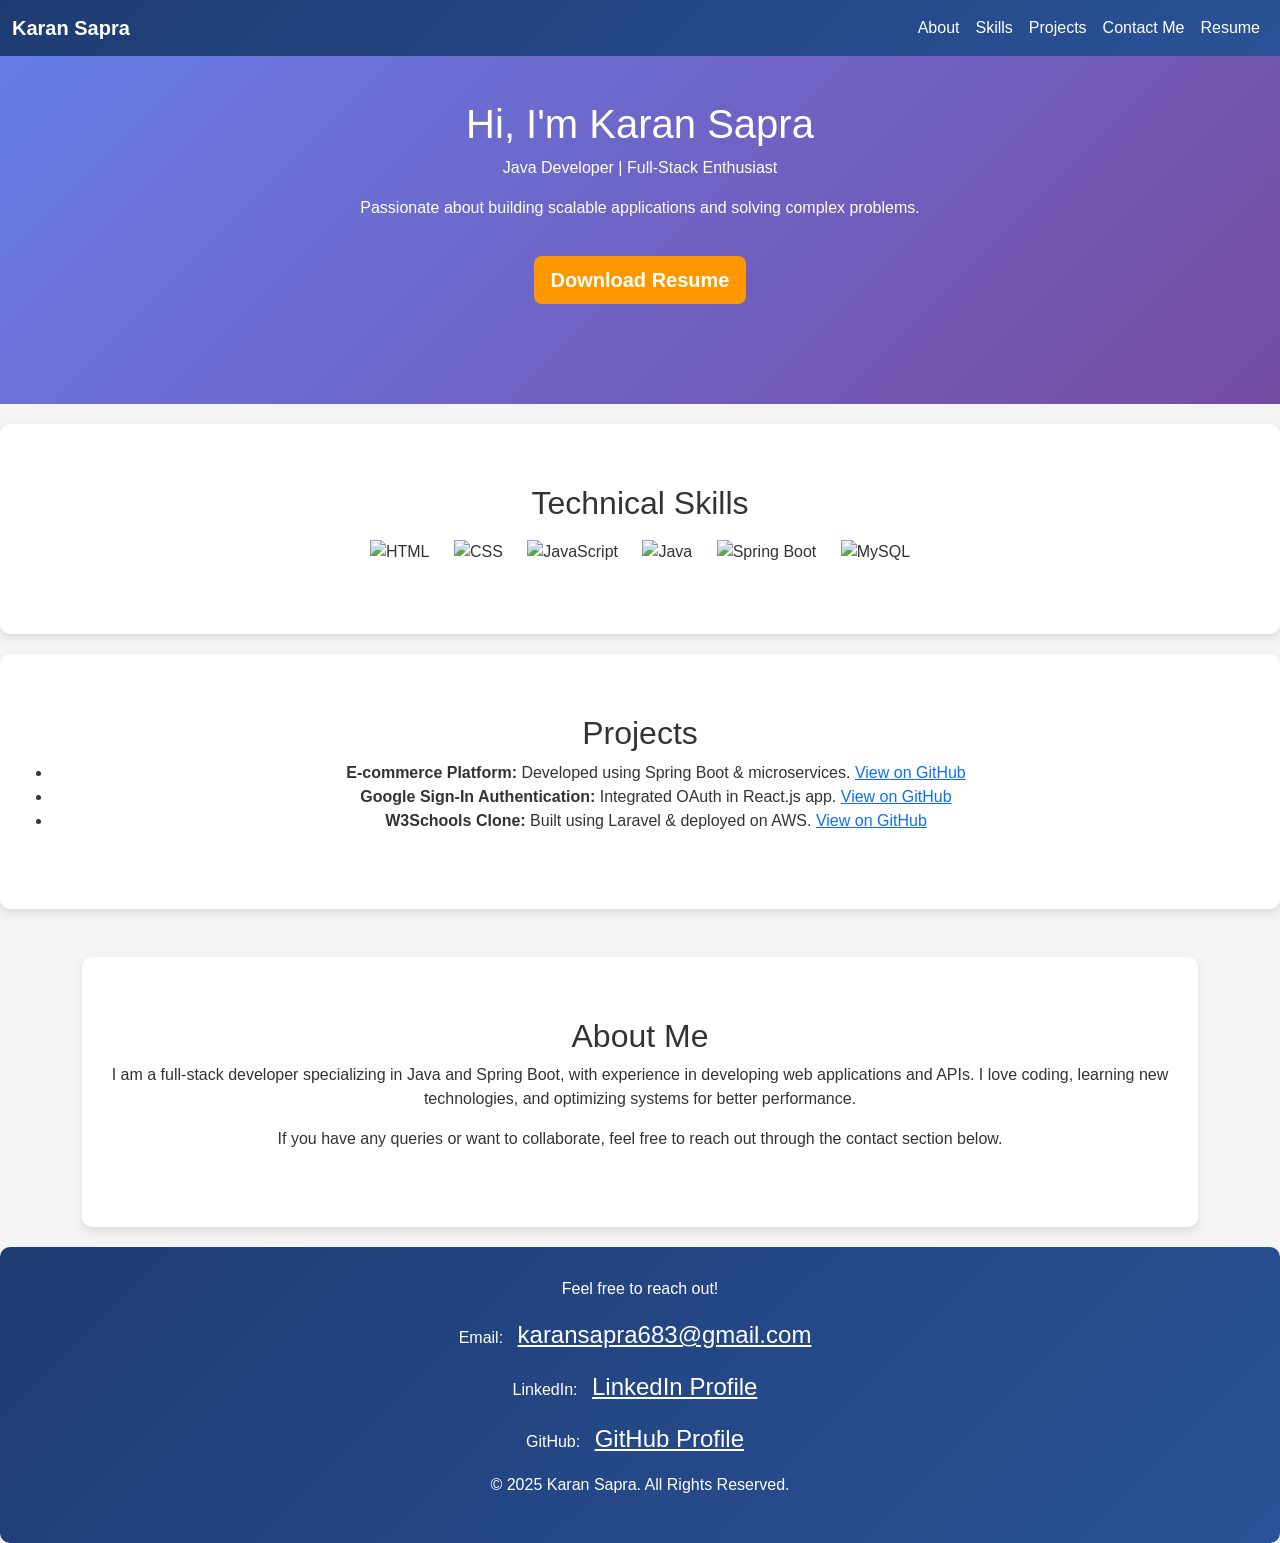
==== index.html @ d03864ff "Update index.html" ====
<!DOCTYPE html>
<html lang="en">
<head>
    <meta charset="UTF-8">
    <meta name="viewport" content="width=device-width, initial-scale=1.0">
    <title>Document</title>
</head>
<link href="https://cdn.jsdelivr.net/npm/bootstrap@5.3.0/dist/css/bootstrap.min.css" rel="stylesheet">
<link rel="stylesheet" href="./style.css">  
   
<body>
    <div id="header"></div>
    
    <div class="hero">
        <h1>Hi, I'm Karan Sapra</h1>
        <p>Java Developer | Full-Stack Enthusiast</p>
        <p>Passionate about building scalable applications and solving complex problems.</p>
        <a href="/karan-sapra.pdf" download class="btn btn-lg">Download Resume</a>
    </div>
    <div id="skills"></div>
    <div id="projects"></div>
    <div id="about"></div>
    <div id="footer"></div>
    <script>
       
        function loadComponent(id, file) {
            fetch(file)
                .then(response => response.text())
                .then(data => document.getElementById(id).innerHTML = data);
        }
    
        // Load Header and Footer
        loadComponent("header", "header.html");
        loadComponent("footer", "footer.html");
        loadComponent("skills","skills.html")
        loadComponent("projects","projects.html")
        loadComponent("about","about.html")
        
    </script>
    </body>
    </html>
---- style.css ----
body {
            font-family: 'Poppins', sans-serif;
            background-color: #f4f4f4;
            color: #333;
        }
        .navbar {
            background: linear-gradient(135deg, #1e3c72, #2a5298);
        }
        .navbar-dark .navbar-nav .nav-link {
            color: #fff;
            font-weight: 500;
        }
        .navbar-dark .navbar-brand {
            font-weight: bold;
            color: #fff;
        }
        .hero {
            background: linear-gradient(135deg, #667eea, #764ba2);
            color: white;
            text-align: center;
            padding: 100px 20px;
        }
        .hero .btn {
            margin-top: 20px;
            background-color: #ff9800;
            color: white;
            font-weight: bold;
        }
        section {
            padding: 60px 20px;
            background: #ffffff;
            margin: 20px 0;
            border-radius: 10px;
            box-shadow: 0 4px 8px rgba(0, 0, 0, 0.1);
            text-align: center;
        }
        .footer {
            background: linear-gradient(135deg, #1e3c72, #2a5298);
            color: white;
            text-align: center;
            padding: 30px 20px;
            margin-top: 20px;
            border-radius: 10px;
        }
        .footer a {
            color: white;
            margin: 0 10px;
            font-size: 24px;
        }
        .footer a:hover {
            color: #ff9800;
        }
        .tech-logos img {
            width: 80px;
            margin: 10px;
        }
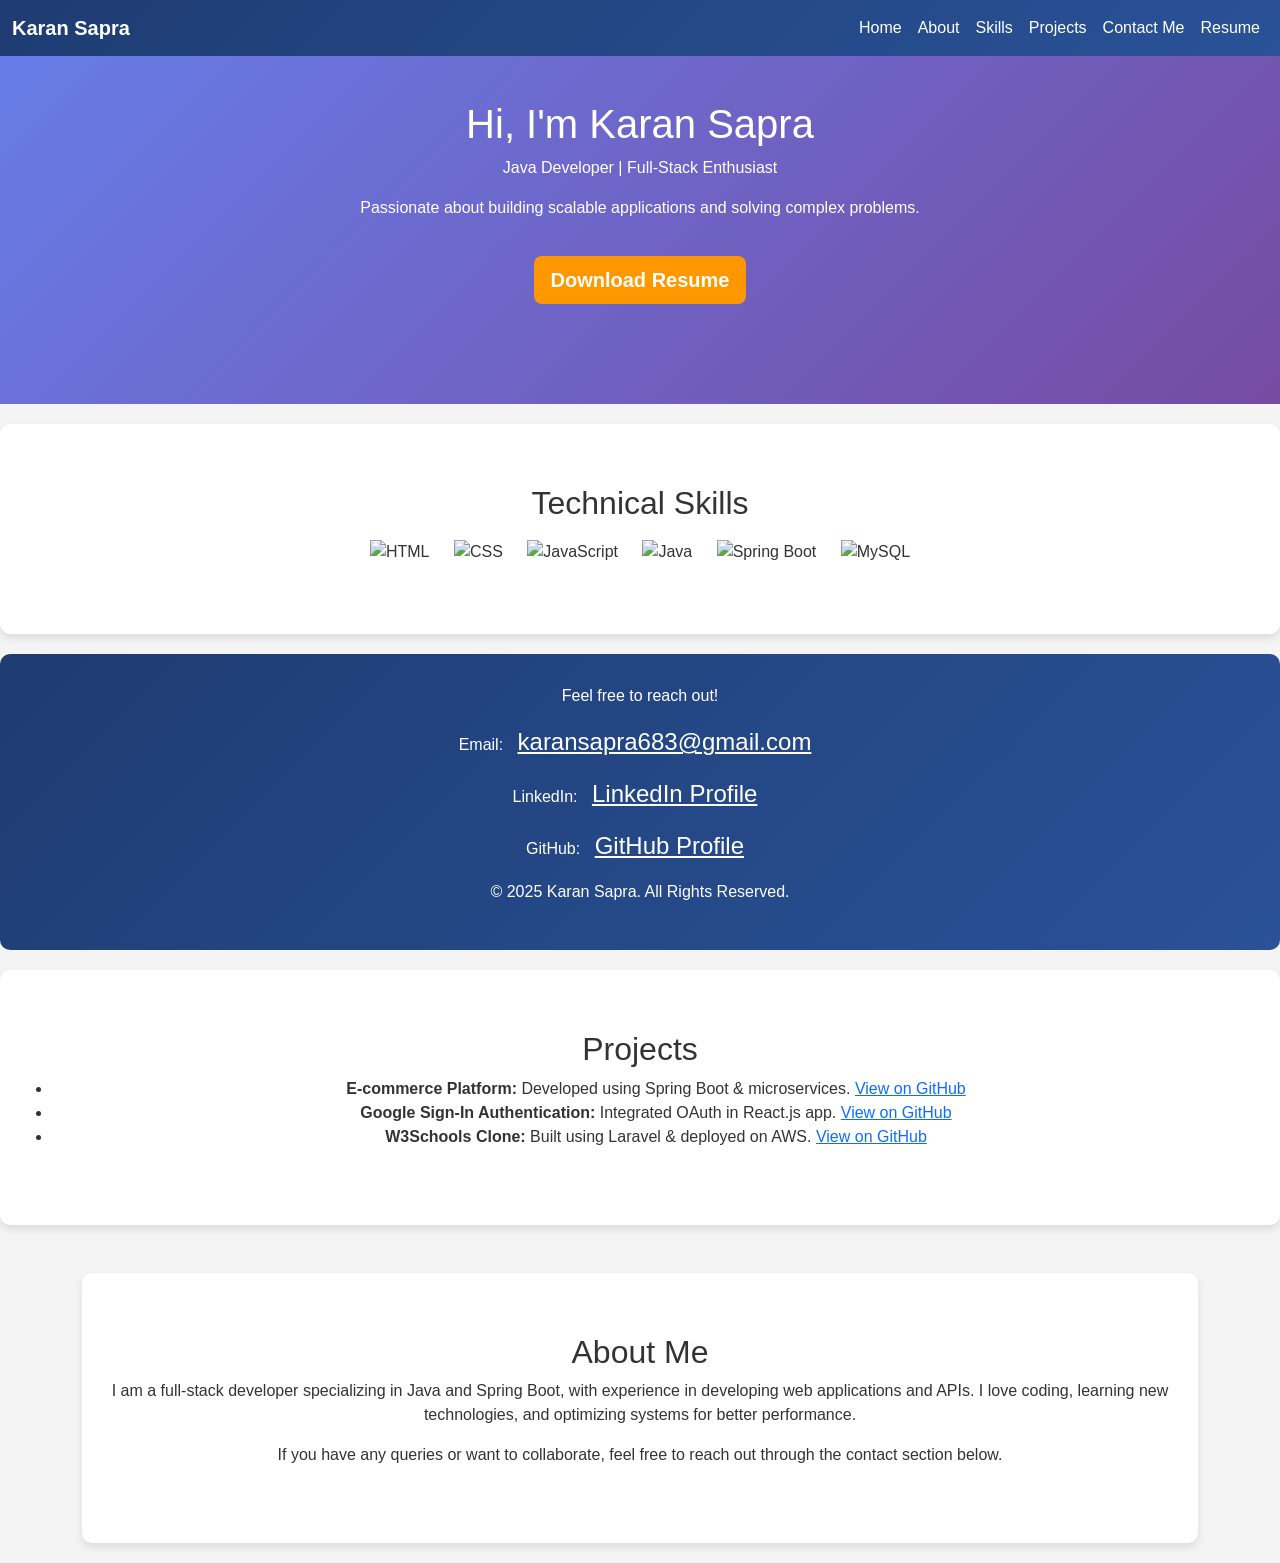
==== commit 21d7b33f: "fixed" ====
--- a/index.html
+++ b/index.html
@@ -3,7 +3,7 @@
 <head>
     <meta charset="UTF-8">
     <meta name="viewport" content="width=device-width, initial-scale=1.0">
-    <title>Document</title>
+    <title>Portfolio</title>
 </head>
 <link href="https://cdn.jsdelivr.net/npm/bootstrap@5.3.0/dist/css/bootstrap.min.css" rel="stylesheet">
 <link rel="stylesheet" href="./style.css">  
@@ -15,7 +15,7 @@
         <h1>Hi, I'm Karan Sapra</h1>
         <p>Java Developer | Full-Stack Enthusiast</p>
         <p>Passionate about building scalable applications and solving complex problems.</p>
-        <a href="/karan-sapra.pdf" download class="btn btn-lg">Download Resume</a>
+        <a href="./karan-sapra.pdf" download class="btn btn-lg">Download Resume</a>
     </div>
     <div id="skills"></div>
     <div id="projects"></div>
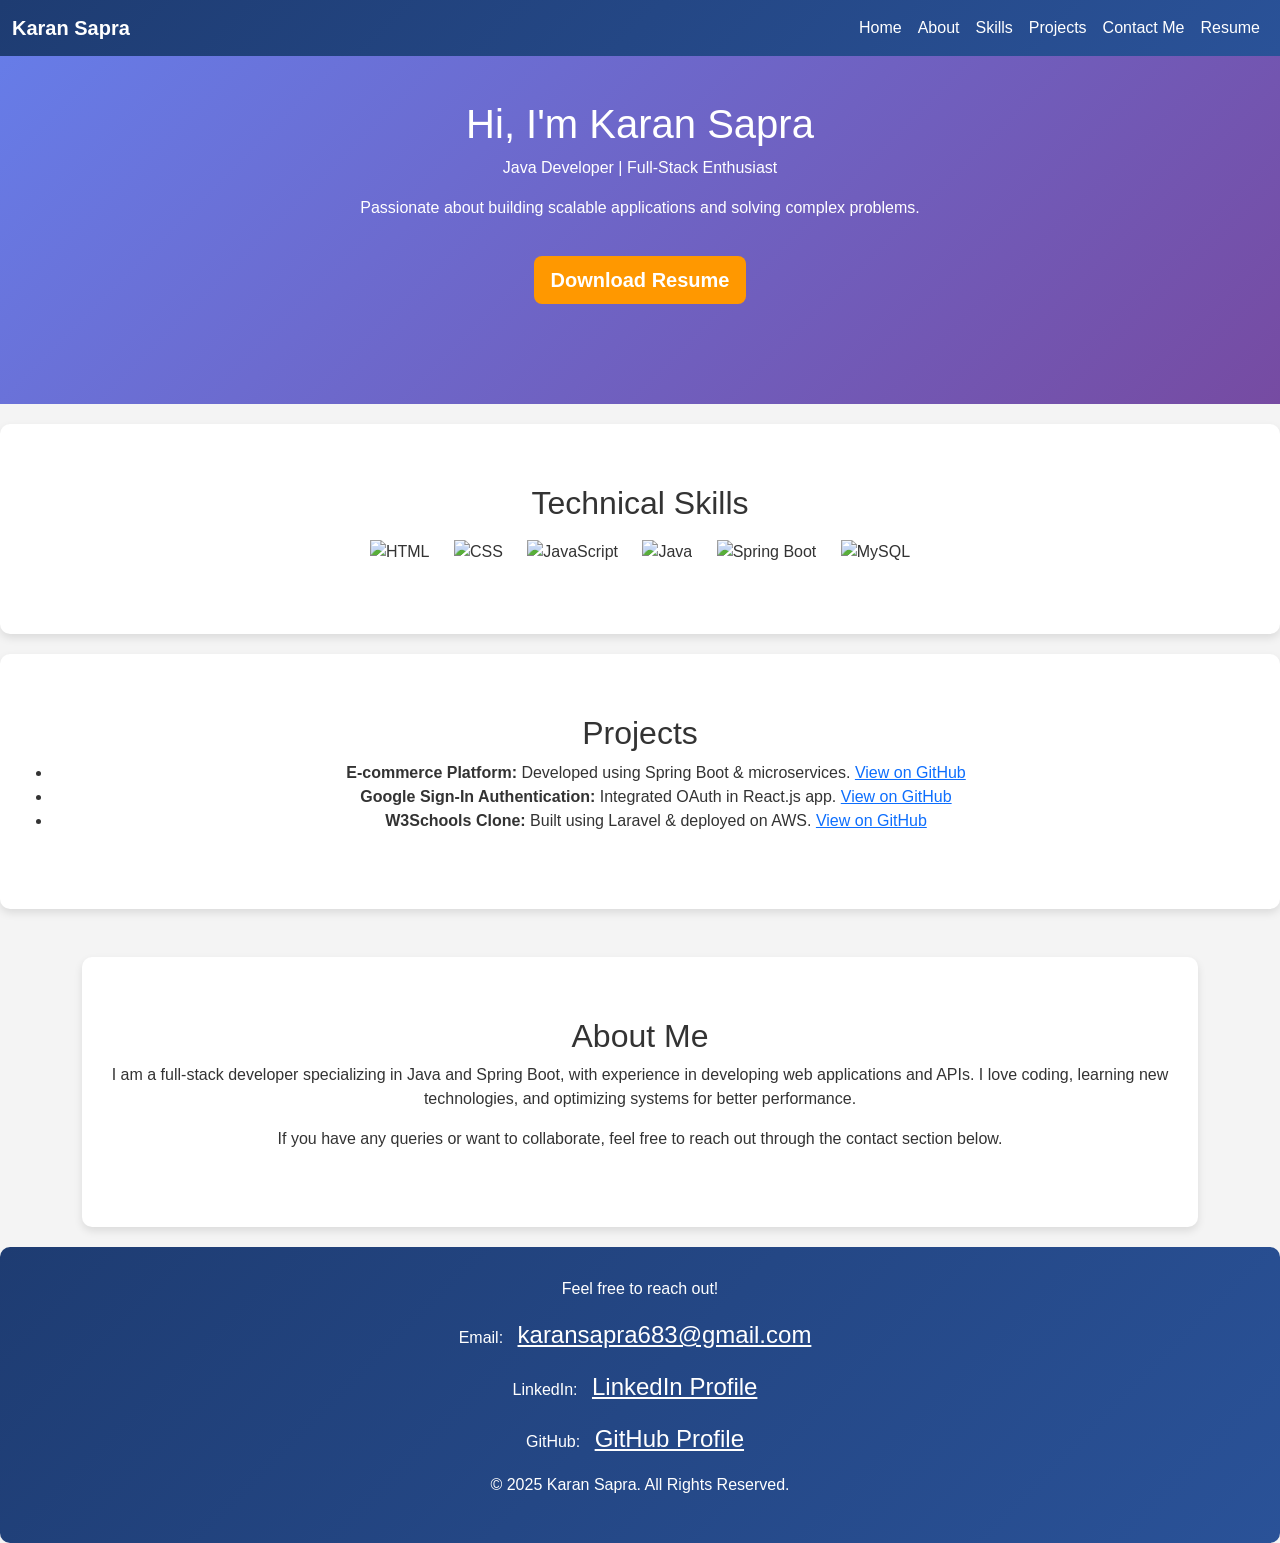
==== commit 0147c7df: "changed all" ====
--- a/index.html
+++ b/index.html
@@ -5,9 +5,7 @@
     <meta name="viewport" content="width=device-width, initial-scale=1.0">
     <title>Portfolio</title>
 </head>
-<link href="https://cdn.jsdelivr.net/npm/bootstrap@5.3.0/dist/css/bootstrap.min.css" rel="stylesheet">
-<link rel="stylesheet" href="./style.css">  
-   
+
 <body>
     <div id="header"></div>
     
@@ -37,5 +35,6 @@
         loadComponent("about","about.html")
         
     </script>
+    <script src="https://cdn.jsdelivr.net/npm/bootstrap@5.3.0/dist/js/bootstrap.bundle.min.js"></script>
     </body>
     </html>
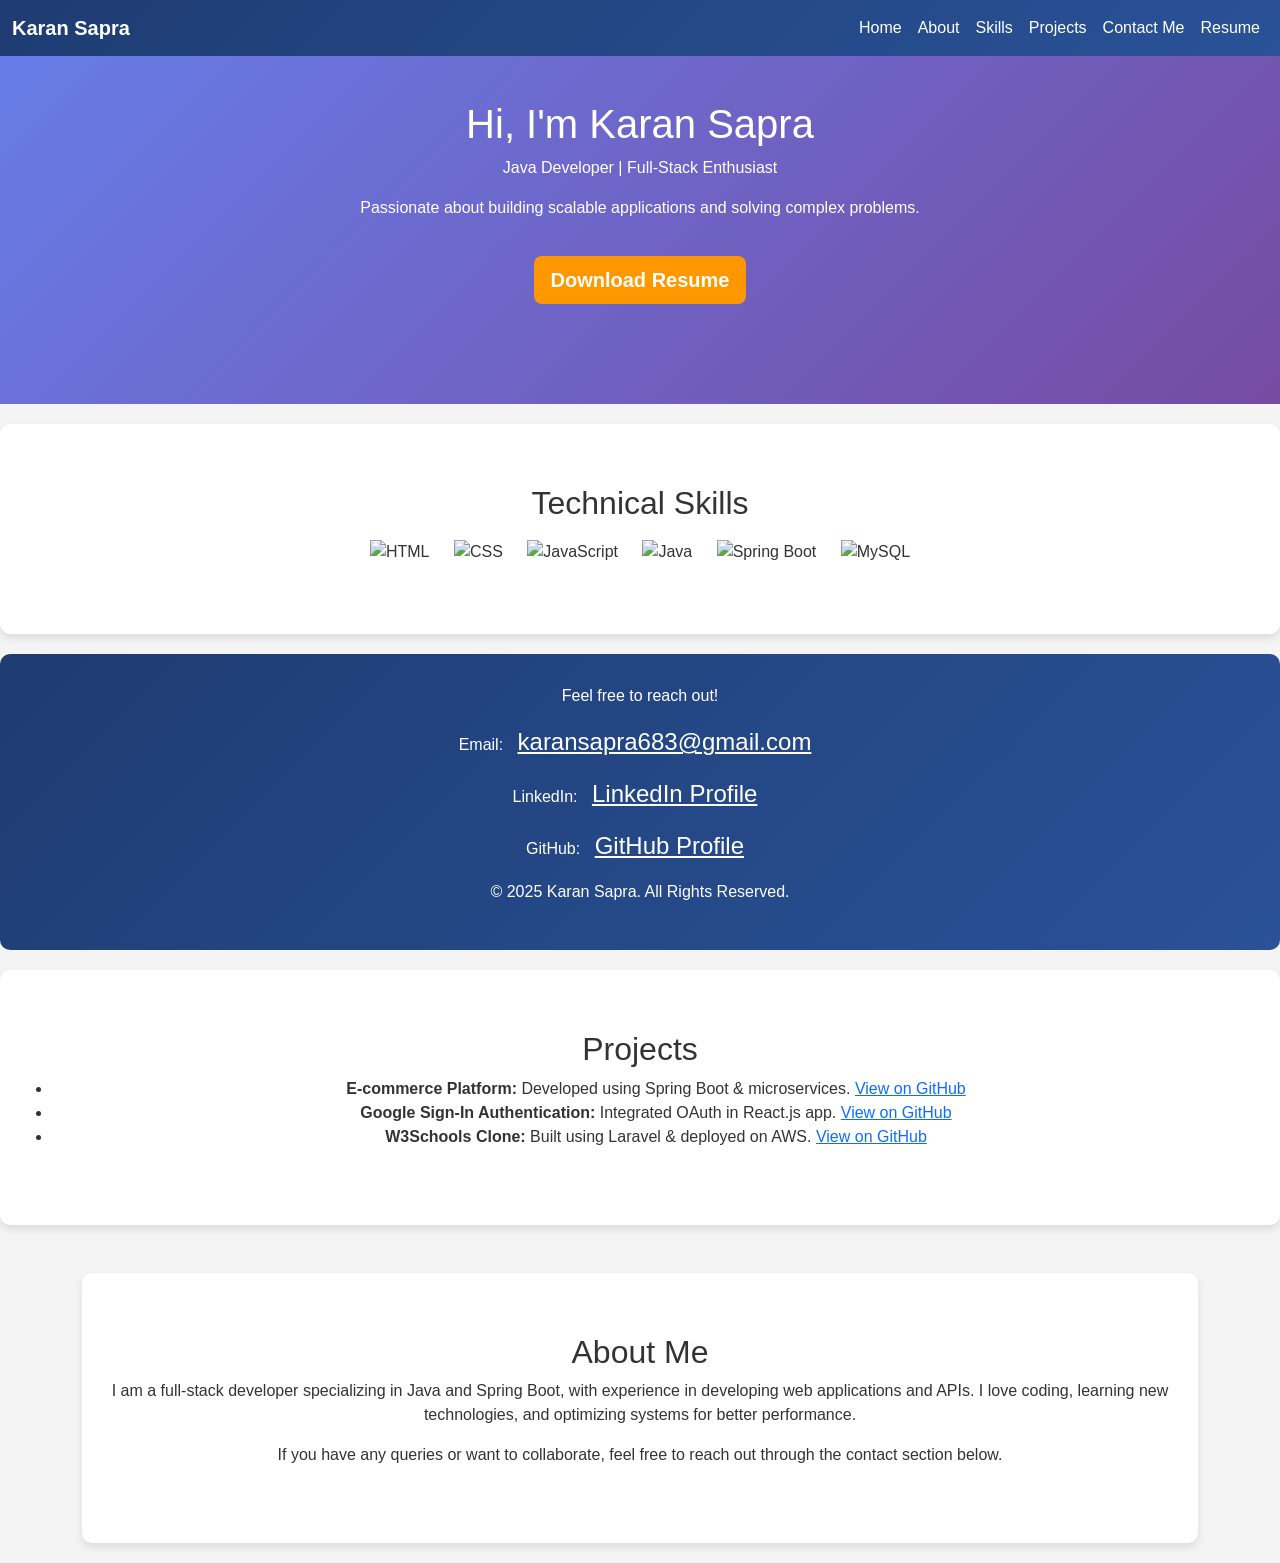
==== commit a8e5522a: "resume download button and contact no updated" ====
--- a/index.html
+++ b/index.html
@@ -13,7 +13,7 @@
         <h1>Hi, I'm Karan Sapra</h1>
         <p>Java Developer | Full-Stack Enthusiast</p>
         <p>Passionate about building scalable applications and solving complex problems.</p>
-        <a href="./karan-sapra.pdf" download class="btn btn-lg">Download Resume</a>
+        <a href="./my-portfolio/KARAN-SAPRA.pdf" download class="btn btn-lg">Download Resume</a>
     </div>
     <div id="skills"></div>
     <div id="projects"></div>
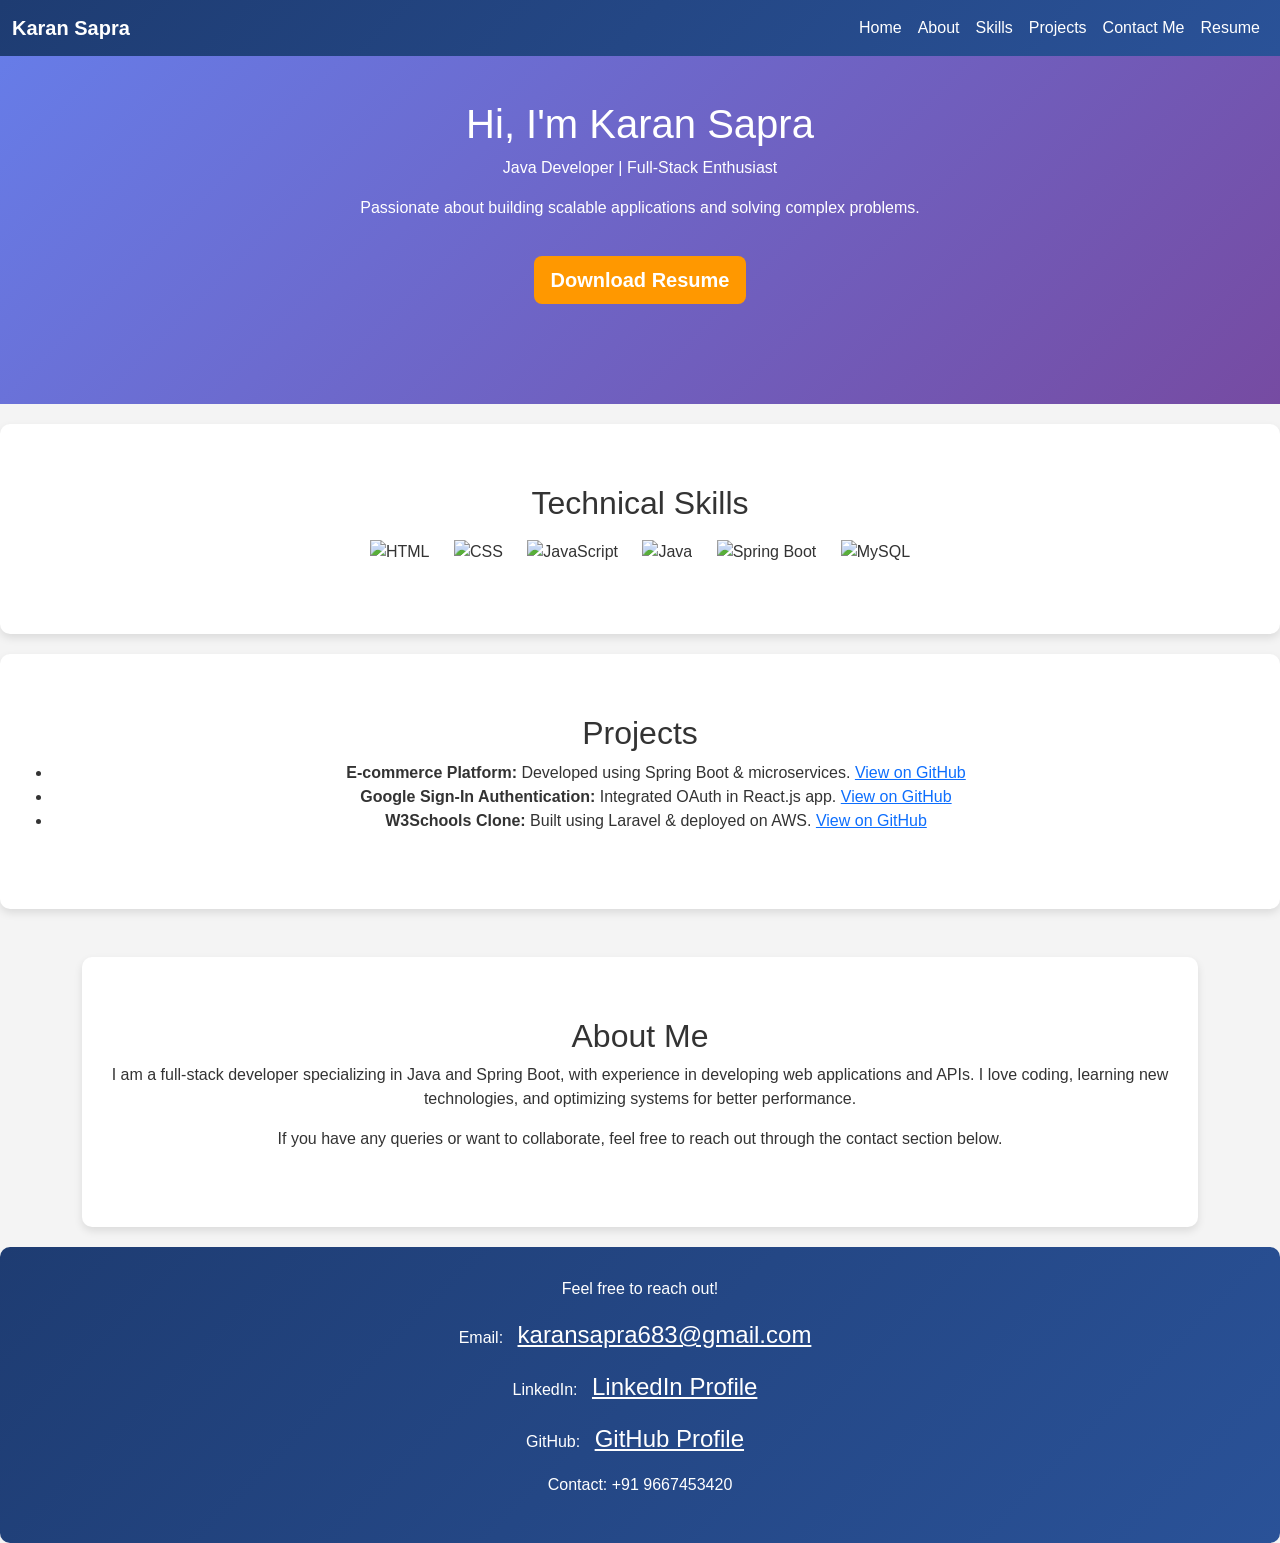
==== commit 5c7ce13d: "resume download button and contact no updated" ====
--- a/index.html
+++ b/index.html
@@ -13,7 +13,7 @@
         <h1>Hi, I'm Karan Sapra</h1>
         <p>Java Developer | Full-Stack Enthusiast</p>
         <p>Passionate about building scalable applications and solving complex problems.</p>
-        <a href="./my-portfolio/KARAN-SAPRA.pdf" download class="btn btn-lg">Download Resume</a>
+        <a  href="/my-portfolio/KARAN-SAPRA.pdf" download class="btn btn-lg">Download Resume</a>
     </div>
     <div id="skills"></div>
     <div id="projects"></div>
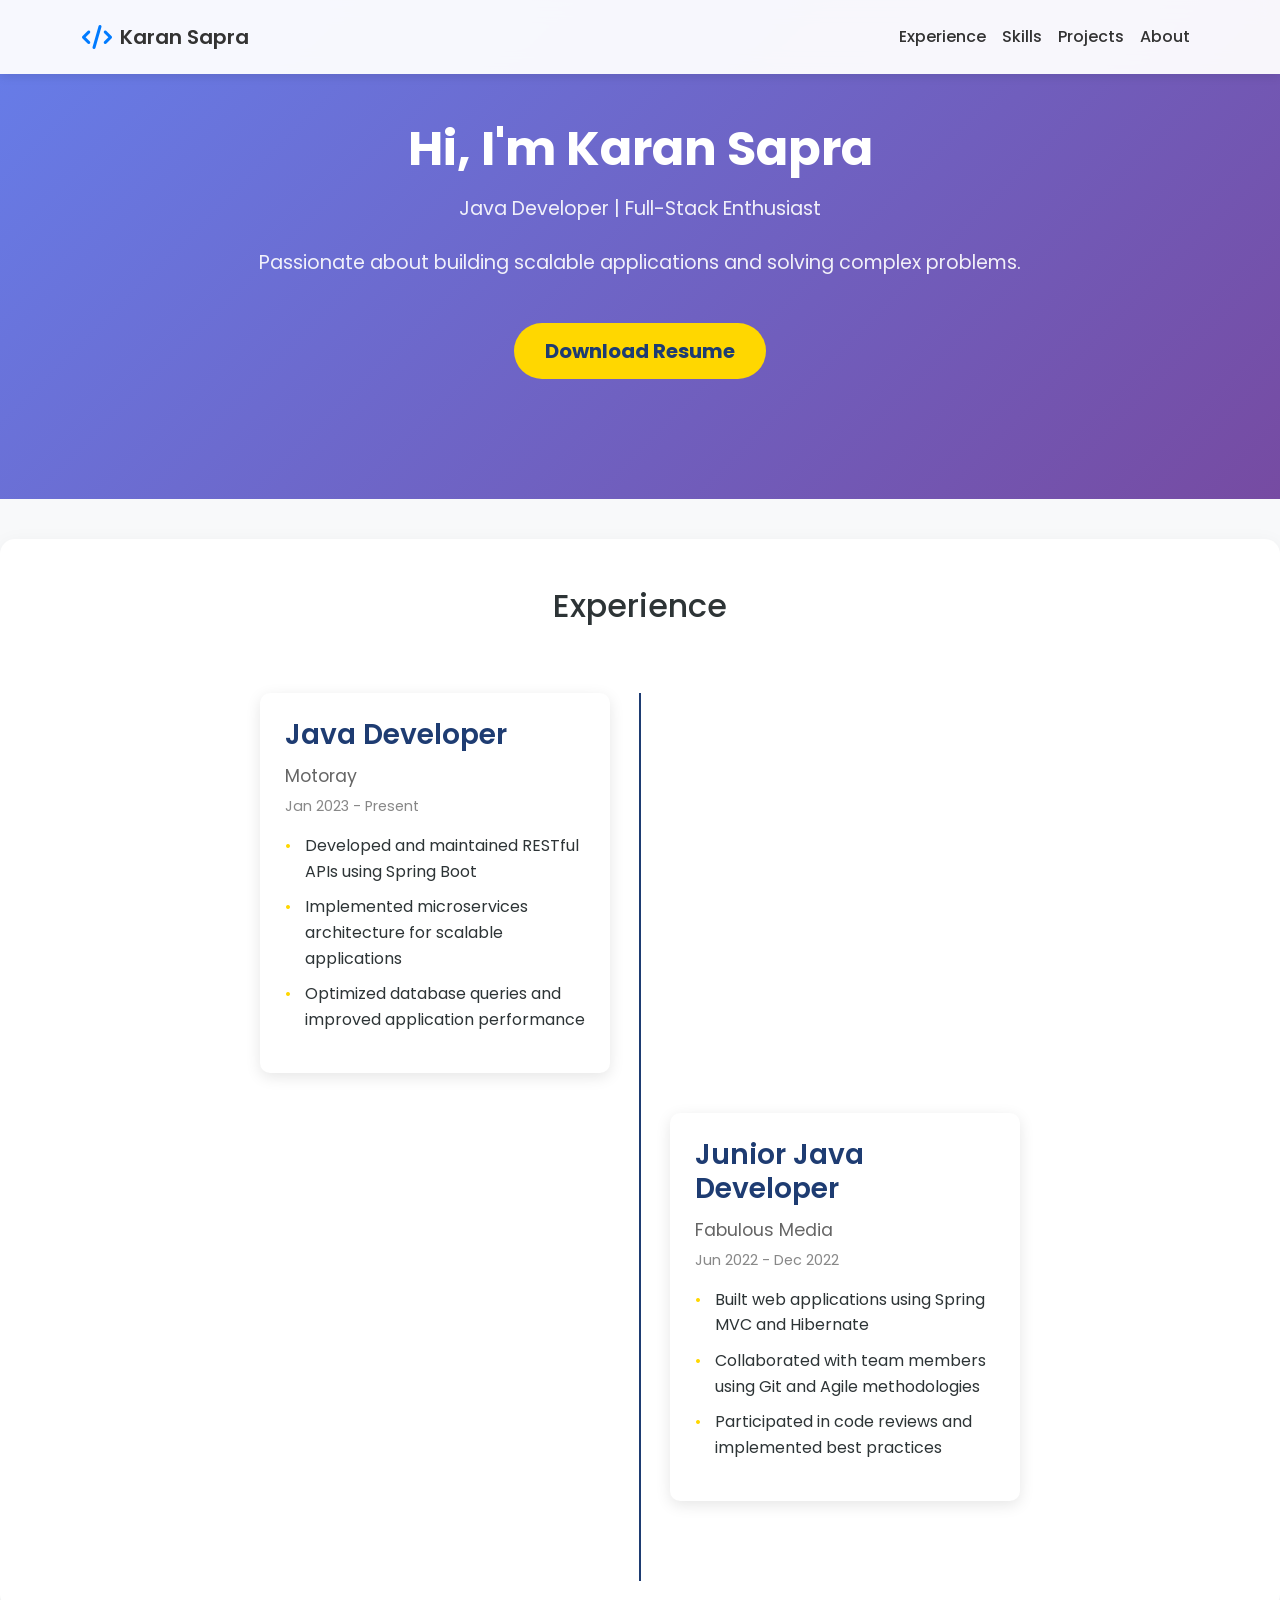
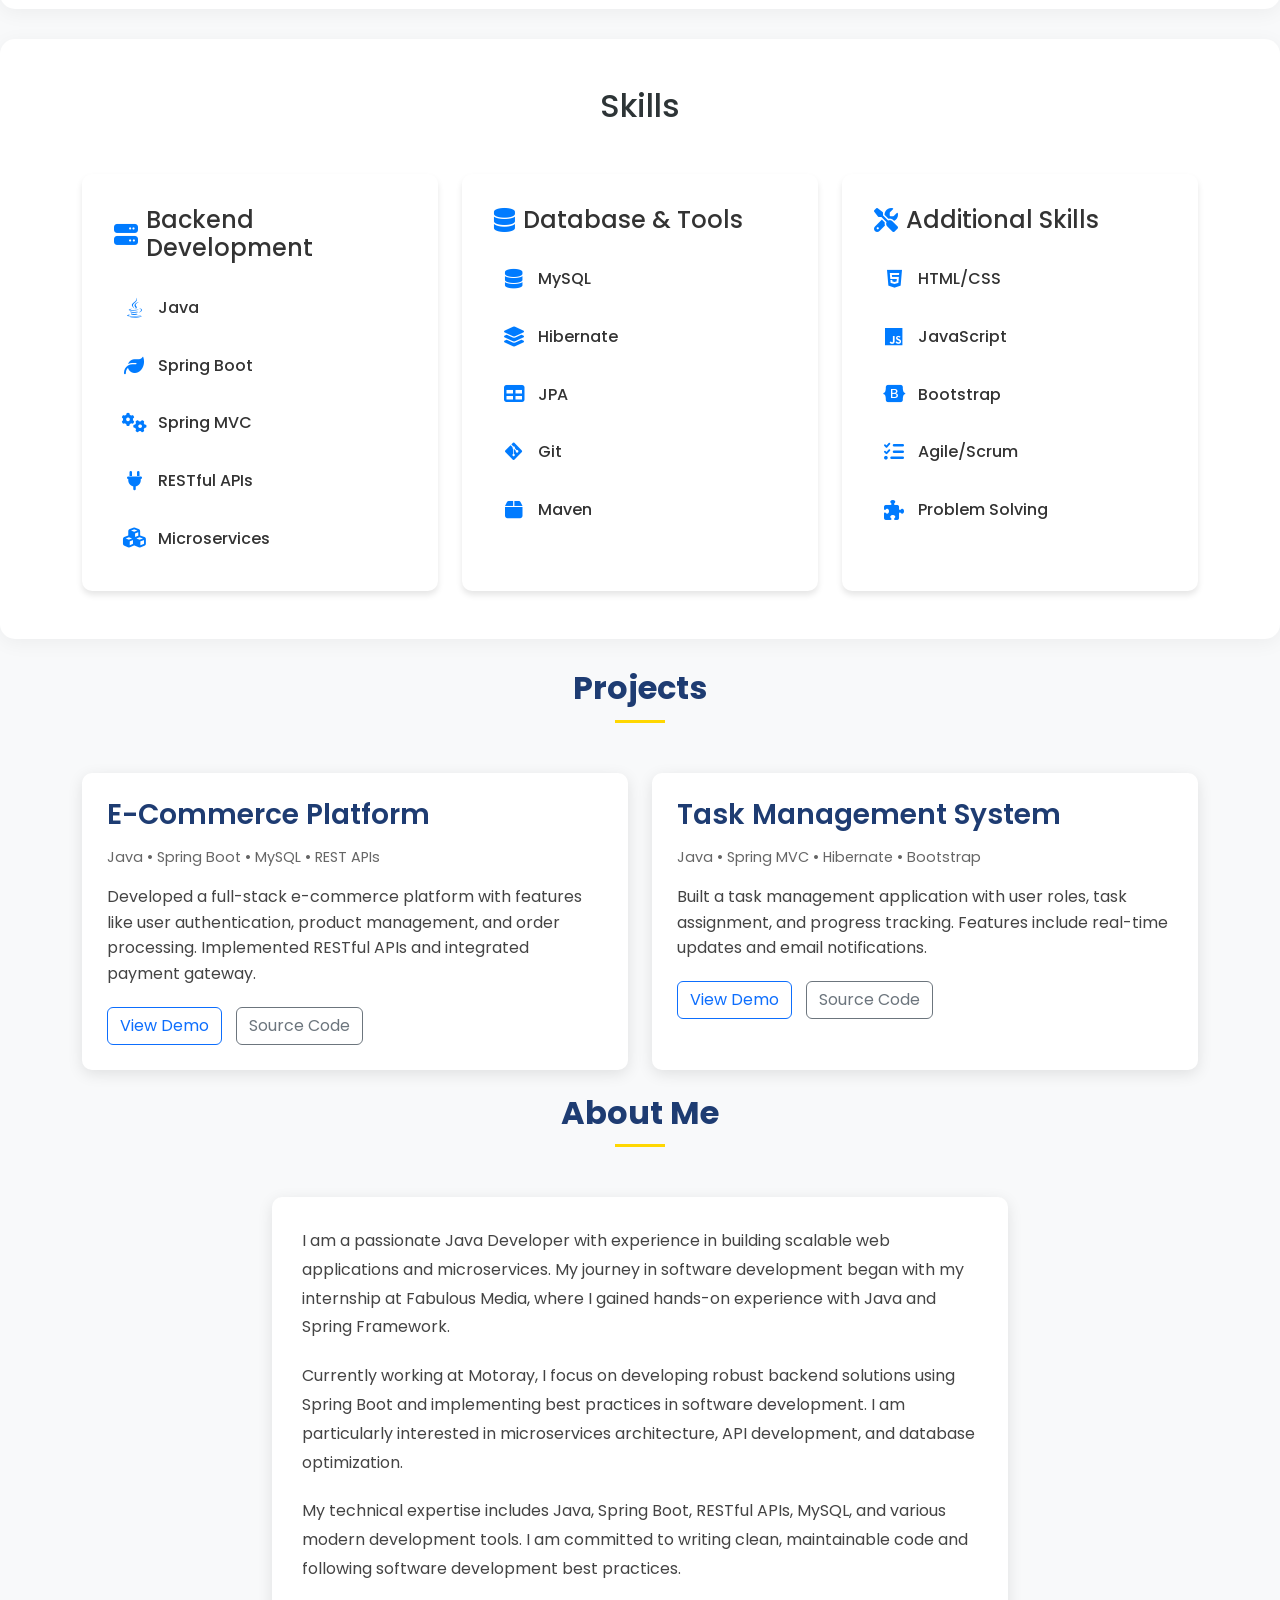
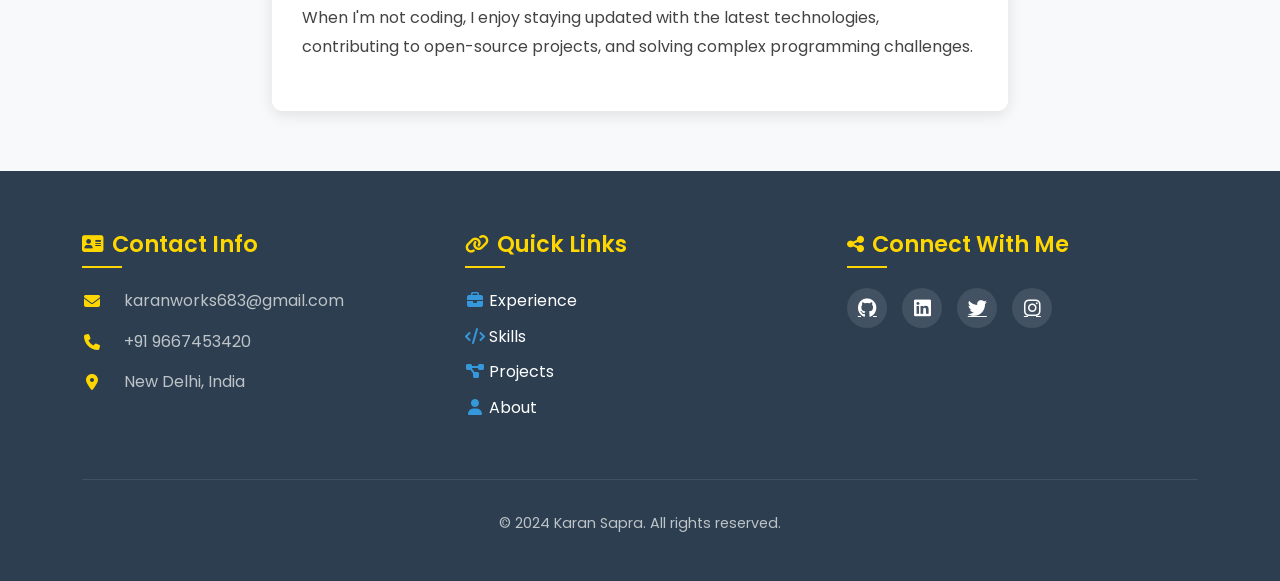
==== commit 40957e27: "first commit" ====
--- a/index.html
+++ b/index.html
@@ -3,7 +3,13 @@
 <head>
     <meta charset="UTF-8">
     <meta name="viewport" content="width=device-width, initial-scale=1.0">
-    <title>Portfolio</title>
+    <meta name="description" content="Karan Sapra - Java Developer and Full-Stack Enthusiast Portfolio">
+    <meta name="keywords" content="Java Developer, Full Stack, Web Development, Software Engineer">
+    <title>Karan Sapra - Portfolio</title>
+    <link href="https://cdn.jsdelivr.net/npm/bootstrap@5.3.0/dist/css/bootstrap.min.css" rel="stylesheet">
+    <link href="https://fonts.googleapis.com/css2?family=Poppins:wght@300;400;500;600;700&display=swap" rel="stylesheet">
+    <link rel="stylesheet" href="https://cdnjs.cloudflare.com/ajax/libs/font-awesome/6.0.0/css/all.min.css">
+    <link rel="stylesheet" href="style.css">
 </head>
 
 <body>
@@ -13,28 +19,73 @@
         <h1>Hi, I'm Karan Sapra</h1>
         <p>Java Developer | Full-Stack Enthusiast</p>
         <p>Passionate about building scalable applications and solving complex problems.</p>
-        <a  href="/my-portfolio/KARAN-SAPRA.pdf" download class="btn btn-lg">Download Resume</a>
+        <a href="/my-portfolio/KARAN-SAPRA.pdf" download="KARAN-SAPRA.pdf" class="btn btn-lg">Download Resume</a>
     </div>
+
+    <div id="experience"></div>
     <div id="skills"></div>
     <div id="projects"></div>
     <div id="about"></div>
     <div id="footer"></div>
+    
+    <!-- Scroll to top button -->
+    <div class="scroll-top">
+        <i class="fas fa-arrow-up"></i>
+    </div>
+
     <script>
-       
         function loadComponent(id, file) {
             fetch(file)
                 .then(response => response.text())
                 .then(data => document.getElementById(id).innerHTML = data);
         }
     
-        // Load Header and Footer
+        // Load all components
         loadComponent("header", "header.html");
         loadComponent("footer", "footer.html");
-        loadComponent("skills","skills.html")
-        loadComponent("projects","projects.html")
-        loadComponent("about","about.html")
+        loadComponent("experience", "experience.html");
+        loadComponent("skills", "skills.html");
+        loadComponent("projects", "projects.html");
+        loadComponent("about", "about.html");
         
+        // Scroll to top functionality
+        document.addEventListener('DOMContentLoaded', function() {
+            const scrollTopBtn = document.querySelector('.scroll-top');
+            
+            window.addEventListener('scroll', function() {
+                if (window.pageYOffset > 300) {
+                    scrollTopBtn.classList.add('visible');
+                } else {
+                    scrollTopBtn.classList.remove('visible');
+                }
+            });
+            
+            scrollTopBtn.addEventListener('click', function() {
+                window.scrollTo({
+                    top: 0,
+                    behavior: 'smooth'
+                });
+            });
+            
+            // Add animation to project cards
+            const projectCards = document.querySelectorAll('.project-card');
+            
+            const observer = new IntersectionObserver((entries) => {
+                entries.forEach(entry => {
+                    if (entry.isIntersecting) {
+                        entry.target.style.opacity = '1';
+                        entry.target.style.transform = 'translateY(0)';
+                    }
+                });
+            }, { threshold: 0.1 });
+            
+            projectCards.forEach(card => {
+                card.style.opacity = '0';
+                card.style.transform = 'translateY(20px)';
+                observer.observe(card);
+            });
+        });
     </script>
     <script src="https://cdn.jsdelivr.net/npm/bootstrap@5.3.0/dist/js/bootstrap.bundle.min.js"></script>
-    </body>
-    </html>
+</body>
+</html>
--- a/style.css
+++ b/style.css
@@ -0,0 +1,795 @@
+body {
+    font-family: 'Poppins', sans-serif;
+    background-color: #f8f9fa;
+    color: #2d3436;
+    line-height: 1.6;
+}
+
+.navbar {
+    background: rgba(255, 255, 255, 0.95);
+    backdrop-filter: blur(10px);
+    box-shadow: 0 2px 10px rgba(0, 0, 0, 0.1);
+    padding: 1rem 0;
+    transition: all 0.3s ease;
+}
+
+.navbar-dark .navbar-nav .nav-link {
+    color: #fff;
+    font-weight: 500;
+    transition: color 0.3s ease;
+}
+
+.navbar-dark .navbar-nav .nav-link:hover {
+    color: #ffd700;
+}
+
+.navbar-dark .navbar-brand {
+    font-weight: bold;
+    color: #fff;
+    font-size: 1.5rem;
+}
+
+.hero {
+    background: linear-gradient(135deg, #667eea, #764ba2);
+    color: white;
+    text-align: center;
+    padding: 120px 20px;
+    margin-bottom: 40px;
+}
+
+.hero h1 {
+    font-size: 3rem;
+    margin-bottom: 1rem;
+    font-weight: 700;
+}
+
+.hero p {
+    font-size: 1.2rem;
+    margin-bottom: 1.5rem;
+    opacity: 0.9;
+}
+
+.hero .btn {
+    margin-top: 20px;
+    background-color: #ffd700;
+    color: #1e3c72;
+    font-weight: bold;
+    padding: 12px 30px;
+    border-radius: 30px;
+    transition: transform 0.3s ease;
+}
+
+.hero .btn:hover {
+    transform: translateY(-2px);
+    box-shadow: 0 4px 15px rgba(0,0,0,0.2);
+}
+
+section {
+    padding: 80px 20px;
+    background: #ffffff;
+    margin: 30px 0;
+    border-radius: 15px;
+    box-shadow: 0 4px 20px rgba(0,0,0,0.05);
+}
+
+.section-title {
+    text-align: center;
+    margin-bottom: 50px;
+    color: #1e3c72;
+    font-weight: 700;
+    position: relative;
+    padding-bottom: 15px;
+}
+
+.section-title:after {
+    content: '';
+    position: absolute;
+    bottom: 0;
+    left: 50%;
+    transform: translateX(-50%);
+    width: 50px;
+    height: 3px;
+    background: #ffd700;
+}
+
+/* Experience Timeline Styles */
+.timeline {
+    position: relative;
+    max-width: 800px;
+    margin: 0 auto;
+    padding: 20px;
+}
+
+.timeline:before {
+    content: '';
+    position: absolute;
+    left: 50%;
+    transform: translateX(-50%);
+    width: 2px;
+    height: 100%;
+    background: #1e3c72;
+}
+
+.timeline-item {
+    margin-bottom: 40px;
+    position: relative;
+}
+
+.timeline-content {
+    background: #fff;
+    padding: 25px;
+    border-radius: 10px;
+    box-shadow: 0 4px 15px rgba(0,0,0,0.1);
+    position: relative;
+    width: calc(50% - 30px);
+    margin-left: auto;
+}
+
+.timeline-item:nth-child(odd) .timeline-content {
+    margin-left: 0;
+    margin-right: auto;
+}
+
+.timeline-content h3 {
+    color: #1e3c72;
+    margin-bottom: 10px;
+    font-weight: 600;
+}
+
+.timeline-content .company {
+    color: #666;
+    font-size: 1.1rem;
+    margin-bottom: 5px;
+}
+
+.timeline-content .date {
+    color: #888;
+    font-size: 0.9rem;
+    margin-bottom: 15px;
+}
+
+.achievements {
+    list-style-type: none;
+    padding-left: 0;
+}
+
+.achievements li {
+    margin-bottom: 10px;
+    padding-left: 20px;
+    position: relative;
+}
+
+.achievements li:before {
+    content: '•';
+    color: #ffd700;
+    position: absolute;
+    left: 0;
+}
+
+.footer {
+    background: #2c3e50;
+    color: #ecf0f1;
+    padding: 4rem 0 2rem;
+    margin-top: 4rem;
+}
+
+.footer-content {
+    display: grid;
+    grid-template-columns: repeat(3, 1fr);
+    gap: 2rem;
+    margin-bottom: 3rem;
+}
+
+.footer-section h3 {
+    color: #3498db;
+    font-size: 1.4rem;
+    margin-bottom: 1.5rem;
+    display: flex;
+    align-items: center;
+    gap: 0.5rem;
+}
+
+.footer-section h3 i {
+    font-size: 1.2rem;
+}
+
+.contact-info p {
+    display: flex;
+    align-items: center;
+    gap: 0.75rem;
+    margin-bottom: 1rem;
+    color: #bdc3c7;
+    transition: color 0.3s ease;
+}
+
+.contact-info p:hover {
+    color: #3498db;
+}
+
+.contact-info i {
+    color: #3498db;
+    width: 20px;
+    text-align: center;
+}
+
+.footer-links {
+    list-style: none;
+    padding: 0;
+    margin: 0;
+}
+
+.footer-links li {
+    margin-bottom: 0.75rem;
+}
+
+.footer-links a {
+    color: #bdc3c7;
+    text-decoration: none;
+    transition: all 0.3s ease;
+    display: flex;
+    align-items: center;
+    gap: 0.5rem;
+}
+
+.footer-links a i {
+    color: #3498db;
+    width: 20px;
+    text-align: center;
+}
+
+.footer-links a:hover {
+    color: #3498db;
+    transform: translateX(5px);
+}
+
+.social-links {
+    display: flex;
+    gap: 1rem;
+}
+
+.social-links a {
+    display: flex;
+    align-items: center;
+    justify-content: center;
+    width: 40px;
+    height: 40px;
+    border-radius: 50%;
+    background: rgba(52, 152, 219, 0.1);
+    color: #3498db;
+    transition: all 0.3s ease;
+}
+
+.social-links a:hover {
+    background: #3498db;
+    color: #fff;
+    transform: translateY(-5px);
+}
+
+.footer-bottom {
+    text-align: center;
+    padding-top: 2rem;
+    border-top: 1px solid rgba(236, 240, 241, 0.1);
+    color: #bdc3c7;
+    font-size: 0.9rem;
+}
+
+@media (max-width: 768px) {
+    .footer-content {
+        grid-template-columns: 1fr;
+        gap: 2rem;
+    }
+    
+    .footer-section {
+        text-align: center;
+    }
+    
+    .footer-section h3 {
+        justify-content: center;
+    }
+    
+    .contact-info p {
+        justify-content: center;
+    }
+    
+    .footer-links a {
+        justify-content: center;
+    }
+    
+    .social-links {
+        justify-content: center;
+    }
+}
+
+.tech-logos {
+    display: flex;
+    flex-wrap: wrap;
+    justify-content: center;
+    gap: 20px;
+    margin-top: 30px;
+}
+
+.tech-logos img {
+    width: 80px;
+    height: 80px;
+    object-fit: contain;
+    transition: transform 0.3s ease;
+}
+
+.tech-logos img:hover {
+    transform: translateY(-5px);
+}
+
+@media (max-width: 768px) {
+    .timeline:before {
+        left: 0;
+    }
+    
+    .timeline-content {
+        width: calc(100% - 30px);
+        margin-left: 30px;
+    }
+    
+    .timeline-item:nth-child(odd) .timeline-content {
+        margin-left: 30px;
+        margin-right: 0;
+    }
+    
+    .hero h1 {
+        font-size: 2.5rem;
+    }
+    
+    .navbar {
+        padding: 0.75rem 0;
+    }
+    
+    .footer {
+        padding: 2rem 0 1rem;
+    }
+    
+    .footer h3 {
+        margin-top: 1.5rem;
+    }
+}
+
+/* Project Cards */
+.project-card {
+    background: #fff;
+    padding: 25px;
+    border-radius: 10px;
+    box-shadow: 0 4px 15px rgba(0,0,0,0.1);
+    height: 100%;
+    transition: transform 0.3s ease;
+}
+
+.project-card:hover {
+    transform: translateY(-5px);
+}
+
+.project-card h3 {
+    color: #1e3c72;
+    margin-bottom: 15px;
+    font-weight: 600;
+}
+
+.project-tech {
+    color: #666;
+    font-size: 0.9rem;
+    margin-bottom: 15px;
+}
+
+.project-description {
+    color: #444;
+    margin-bottom: 20px;
+    line-height: 1.6;
+}
+
+.project-links {
+    margin-top: auto;
+}
+
+.project-links .btn {
+    margin-right: 10px;
+}
+
+/* Skill Categories */
+.skill-category {
+    background: #fff;
+    padding: 2rem;
+    border-radius: 10px;
+    box-shadow: 0 4px 6px rgba(0, 0, 0, 0.1);
+    height: 100%;
+    transition: transform 0.3s ease;
+}
+
+.skill-category:hover {
+    transform: translateY(-5px);
+}
+
+.skill-category h3 {
+    color: #333;
+    margin-bottom: 1.5rem;
+    font-size: 1.5rem;
+    display: flex;
+    align-items: center;
+    gap: 0.5rem;
+}
+
+.skill-category h3 i {
+    color: #007bff;
+}
+
+.skill-list {
+    display: flex;
+    flex-direction: column;
+    gap: 1rem;
+}
+
+.skill-item {
+    display: flex;
+    align-items: center;
+    gap: 0.75rem;
+    padding: 0.5rem;
+    border-radius: 5px;
+    transition: background-color 0.3s ease;
+}
+
+.skill-item:hover {
+    background-color: #f8f9fa;
+}
+
+.skill-item i {
+    font-size: 1.25rem;
+    color: #007bff;
+    width: 24px;
+    text-align: center;
+}
+
+.skill-item span {
+    color: #333;
+    font-size: 1rem;
+    font-weight: 500;
+}
+
+@media (max-width: 768px) {
+    .skill-category {
+        margin-bottom: 1.5rem;
+    }
+}
+
+/* About Content */
+.about-content {
+    background: #fff;
+    padding: 30px;
+    border-radius: 10px;
+    box-shadow: 0 4px 15px rgba(0,0,0,0.1);
+}
+
+.about-content p {
+    margin-bottom: 20px;
+    line-height: 1.8;
+    color: #444;
+}
+
+/* Responsive Adjustments */
+@media (max-width: 768px) {
+    .project-card, .skill-category, .about-content {
+        margin-bottom: 20px;
+    }
+    
+    .skill-category {
+        margin-bottom: 30px;
+    }
+}
+
+/* Dark Theme Styles */
+body.dark-theme {
+    background-color: #121212;
+    color: #e0e0e0;
+}
+
+body.dark-theme .navbar {
+    background: linear-gradient(135deg, #0a1a3a, #1a3a6a);
+}
+
+body.dark-theme .hero {
+    background: linear-gradient(135deg, #3a4a7a, #5a3a7a);
+}
+
+body.dark-theme section,
+body.dark-theme .project-card,
+body.dark-theme .skill-category,
+body.dark-theme .about-content,
+body.dark-theme .timeline-content {
+    background: #1e1e1e;
+    box-shadow: 0 4px 15px rgba(0,0,0,0.3);
+}
+
+body.dark-theme .section-title {
+    color: #e0e0e0;
+}
+
+body.dark-theme .section-title:after {
+    background: #ffd700;
+}
+
+body.dark-theme .project-card h3,
+body.dark-theme .skill-category h3,
+body.dark-theme .timeline-content h3 {
+    color: #e0e0e0;
+}
+
+body.dark-theme .project-tech,
+body.dark-theme .project-description,
+body.dark-theme .skill-list li,
+body.dark-theme .about-content p,
+body.dark-theme .timeline-content .company,
+body.dark-theme .timeline-content .date,
+body.dark-theme .achievements li {
+    color: #b0b0b0;
+}
+
+body.dark-theme .footer {
+    background: linear-gradient(135deg, #0a1a3a, #1a3a6a);
+}
+
+/* Improved Header Styles */
+.navbar-brand {
+    display: flex;
+    align-items: center;
+    gap: 0.5rem;
+    font-weight: 600;
+    color: #333;
+}
+
+.navbar-brand i {
+    color: #007bff;
+    font-size: 1.5rem;
+}
+
+.nav-link {
+    color: #333;
+    font-weight: 500;
+    padding: 0.5rem 1rem;
+    transition: color 0.3s ease;
+    position: relative;
+}
+
+.nav-link:after {
+    content: '';
+    position: absolute;
+    width: 0;
+    height: 2px;
+    bottom: 0;
+    left: 50%;
+    background-color: #007bff;
+    transition: all 0.3s ease;
+    transform: translateX(-50%);
+}
+
+.nav-link:hover:after,
+.nav-link.active:after {
+    width: 80%;
+}
+
+.nav-link:hover,
+.nav-link.active {
+    color: #007bff;
+}
+
+#theme-toggle {
+    border-radius: 50%;
+    width: 36px;
+    height: 36px;
+    display: flex;
+    align-items: center;
+    justify-content: center;
+    margin-left: 10px;
+    transition: all 0.3s ease;
+}
+
+#theme-toggle:hover {
+    transform: rotate(15deg);
+}
+
+/* Improved Footer Styles */
+.footer {
+    padding: 60px 0 30px;
+    margin-top: 60px;
+}
+
+.footer h3 {
+    color: #ffd700;
+    margin-bottom: 20px;
+    font-weight: 600;
+    position: relative;
+    padding-bottom: 10px;
+}
+
+.footer h3:after {
+    content: '';
+    position: absolute;
+    bottom: 0;
+    left: 0;
+    width: 40px;
+    height: 2px;
+    background: #ffd700;
+}
+
+.contact-info p {
+    margin-bottom: 15px;
+    display: flex;
+    align-items: center;
+}
+
+.contact-info i {
+    margin-right: 10px;
+    color: #ffd700;
+    width: 20px;
+}
+
+.footer-links {
+    list-style: none;
+    padding: 0;
+}
+
+.footer-links li {
+    margin-bottom: 10px;
+}
+
+.footer-links a {
+    color: #fff;
+    text-decoration: none;
+    transition: all 0.3s ease;
+    display: inline-block;
+}
+
+.footer-links a:hover {
+    color: #ffd700;
+    transform: translateX(5px);
+}
+
+.social-links {
+    display: flex;
+    gap: 15px;
+}
+
+.social-links a {
+    display: flex;
+    align-items: center;
+    justify-content: center;
+    width: 40px;
+    height: 40px;
+    border-radius: 50%;
+    background: rgba(255, 255, 255, 0.1);
+    color: #fff;
+    font-size: 1.2rem;
+    transition: all 0.3s ease;
+}
+
+.social-links a:hover {
+    background: #ffd700;
+    color: #1e3c72;
+    transform: translateY(-5px);
+}
+
+.contact-form {
+    background: rgba(255, 255, 255, 0.1);
+    padding: 30px;
+    border-radius: 10px;
+}
+
+.contact-form h3 {
+    text-align: center;
+    margin-bottom: 25px;
+}
+
+.contact-form .form-control {
+    background: rgba(255, 255, 255, 0.1);
+    border: none;
+    border-radius: 5px;
+    padding: 12px;
+    color: #fff;
+    margin-bottom: 15px;
+}
+
+.contact-form .form-control::placeholder {
+    color: rgba(255, 255, 255, 0.7);
+}
+
+.contact-form .form-control:focus {
+    background: rgba(255, 255, 255, 0.15);
+    box-shadow: none;
+    color: #fff;
+}
+
+.contact-form .btn-primary {
+    background: #ffd700;
+    color: #1e3c72;
+    border: none;
+    padding: 10px 25px;
+    font-weight: 600;
+    transition: all 0.3s ease;
+}
+
+.contact-form .btn-primary:hover {
+    background: #fff;
+    transform: translateY(-3px);
+}
+
+.copyright {
+    margin-top: 30px;
+    font-size: 0.9rem;
+    opacity: 0.8;
+}
+
+/* Animation for project cards */
+@keyframes fadeInUp {
+    from {
+        opacity: 0;
+        transform: translateY(20px);
+    }
+    to {
+        opacity: 1;
+        transform: translateY(0);
+    }
+}
+
+.project-card {
+    animation: fadeInUp 0.6s ease-out forwards;
+}
+
+.project-card:nth-child(2) {
+    animation-delay: 0.2s;
+}
+
+/* Skill progress bars */
+.skill-progress {
+    margin-bottom: 20px;
+}
+
+.skill-name {
+    display: flex;
+    justify-content: space-between;
+    margin-bottom: 5px;
+}
+
+.progress {
+    height: 8px;
+    background-color: rgba(255, 255, 255, 0.1);
+    border-radius: 4px;
+    overflow: hidden;
+}
+
+.progress-bar {
+    background: linear-gradient(90deg, #ffd700, #ff9800);
+    transition: width 1.5s ease-in-out;
+}
+
+/* Scroll to top button */
+.scroll-top {
+    position: fixed;
+    bottom: 30px;
+    right: 30px;
+    width: 40px;
+    height: 40px;
+    background: #1e3c72;
+    color: #fff;
+    border-radius: 50%;
+    display: flex;
+    align-items: center;
+    justify-content: center;
+    cursor: pointer;
+    opacity: 0;
+    transition: all 0.3s ease;
+    z-index: 1000;
+}
+
+.scroll-top.visible {
+    opacity: 1;
+}
+
+.scroll-top:hover {
+    background: #ffd700;
+    color: #1e3c72;
+    transform: translateY(-5px);
+}
